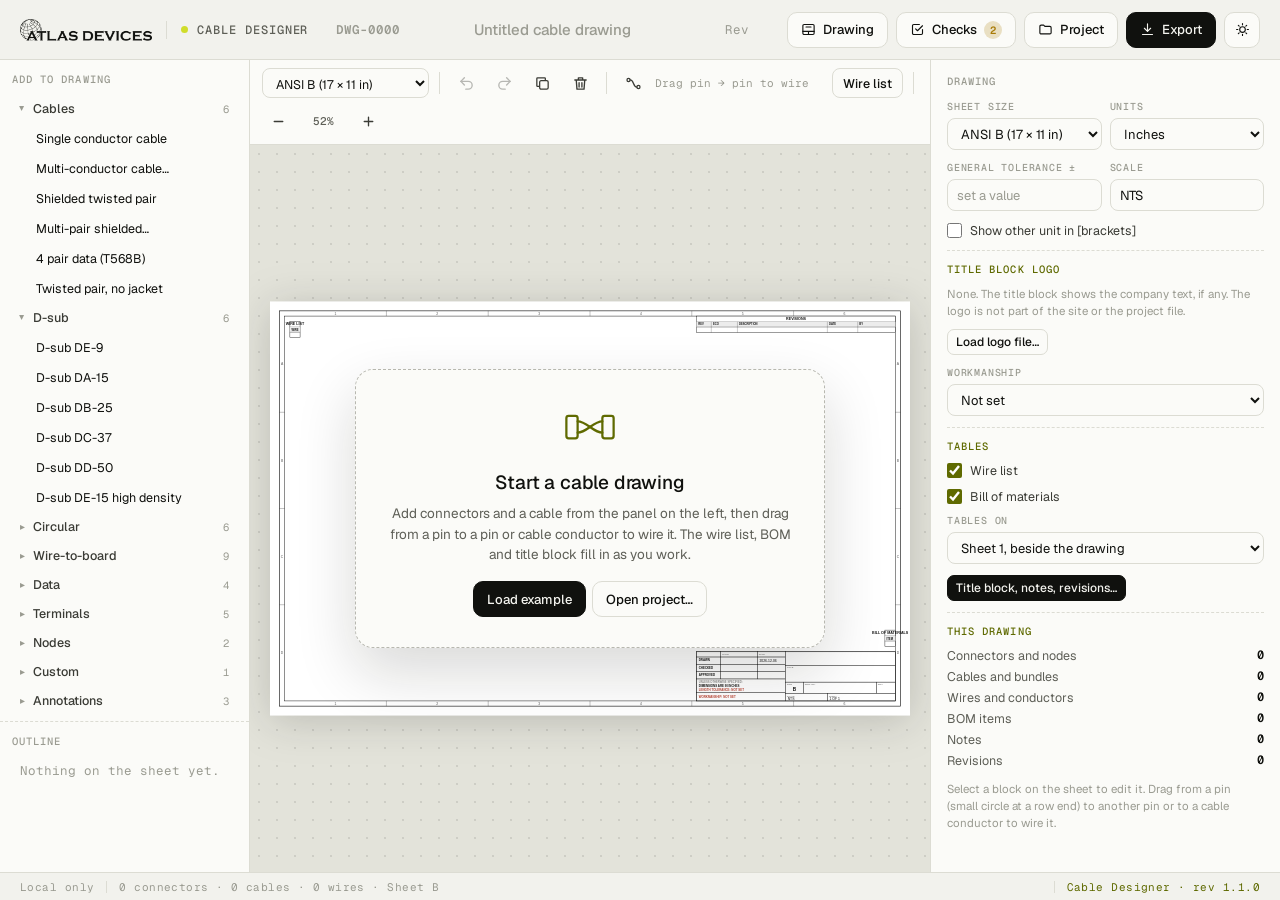
==== tools/cable-designer/index.html @ 11db7141 "Cable Designer rev 1.1.0, Home rev 1.8.0: new cable / harness drawing tool Connection drawings in th" ====
<!DOCTYPE html>
<!--
  Cable Designer — Atlas Devices tools
  Scope: cable and wire harness connection drawings in the style of
  IPC/WHMA-A-620 cable and harness drawings. Connector library (D-sub,
  circular M8/M12, crimp housings, IDC, RJ45, USB, terminals, flying leads,
  splices, ground) and custom connectors with pin count, pin numbers and
  signals, gender, face view, MPN / internal PN, contact, seal and
  accessories. Cables and bundles with conductors (gauge, colour, stripe,
  insulation), twisted groups with lay length, foil / braid shields with drain
  and termination per end, length and strip dimensions with tolerances, and
  labels / heat-shrink / sleeving callouts. Loose wires, notes, flag notes,
  balloons, generated wire list and BOM with find numbers, title block and
  revision history. Export: vector PDF, SVG, PNG, CSV wire list and BOM, and
  .cblproj project files.

  No built-in branding in the drawing: this page is public. The title block
  shows a company name or a logo file the user loads; the logo stays in that
  browser's IndexedDB and is not part of the site or the project file.

  All data stays on this machine: the working drawing autosaves to this
  browser's IndexedDB; projects save to .cblproj files you keep. Nothing is
  committed — .gitignore blocks *.cblproj, exports and Cable_Designer/.

  The CSP below blocks all network requests from scripts; the page loads
  nothing from other hosts (fonts in fonts/, SIL OFL 1.1; jsPDF in vendor/, MIT).
  Bump REV in js/app.js on each change.
-->
<html lang="en">
<head>
<meta charset="UTF-8">
<meta name="viewport" content="width=device-width, initial-scale=1.0">
<meta http-equiv="Content-Security-Policy" content="default-src 'self'; connect-src 'none'; script-src 'self'; style-src 'self' 'unsafe-inline'; font-src 'self'; img-src 'self' blob: data:; worker-src 'none'; frame-src 'none'; form-action 'none'; base-uri 'none'">
<meta name="referrer" content="no-referrer">
<meta name="robots" content="noindex">
<title>Cable Designer</title>
<meta name="theme-color" content="#0B0C0A">
<link rel="icon" type="image/png" href="../../assets/brand/favicon-64.png">
<style>
  @font-face { font-family: "Geist"; src: url("fonts/Geist-Variable.woff2") format("woff2"); font-weight: 100 900; font-display: swap; }
  @font-face { font-family: "Geist Mono"; src: url("fonts/GeistMono-Variable.woff2") format("woff2"); font-weight: 100 900; font-display: swap; }
  /* ===== Atlas Devices brand tokens — mirrored from atlasclark.github.io ===== */
  :root {
    --font: "Geist", ui-sans-serif, system-ui, -apple-system, "Segoe UI", sans-serif;
    --mono: "Geist Mono", ui-monospace, "SFMono-Regular", Consolas, monospace;
    --radius-sm: 10px;
    --lime: #D0DD2B;
    --on-lime: #10110E;
    --wordmark-src: url("../../assets/brand/wordmark.png");
  }
  [data-theme="light"] {
    --bg: #F3F3EE; --bg2: #ECECE5; --surface: #FBFBF8; --surface2: #F3F3EE;
    --border: #DCDCD3; --text: #10110E; --ink-2: #3A3B35; --text-dim: #5E5F57; --text-faint: #9A9B91;
    --input-bg: #FBFBF8; --hover: #EEEEE7; --sel: rgba(140,152,0,.14);
    --accent-text: #5F6A00; --stage: #E3E3DA; --stage-dot: rgba(16,17,14,.10);
    --shadow-lg: 0 24px 60px rgba(16,17,14,.16); --paper-shadow: 0 10px 40px rgba(16,17,14,.18);
    --green: #3E8A4E; --yellow: #A87A06; --red: #B8402F;
    color-scheme: light;
  }
  [data-theme="dark"] {
    --bg: #0B0C0A; --bg2: #10110E; --surface: #131411; --surface2: #1A1B17;
    --border: #24251F; --text: #ECEDE6; --ink-2: #B9BAB1; --text-dim: #9C9D94; --text-faint: #65665E;
    --input-bg: #10110E; --hover: #1B1C18; --sel: rgba(208,221,43,.10);
    --accent-text: #D0DD2B; --stage: #070806; --stage-dot: rgba(236,237,230,.07);
    --shadow-lg: 0 24px 70px rgba(0,0,0,.55); --paper-shadow: 0 10px 50px rgba(0,0,0,.6);
    --green: #86C98F; --yellow: #E2C14E; --red: #EE7B68;
    color-scheme: dark;
  }
  * { box-sizing: border-box; margin: 0; padding: 0; }
  html, body { height: 100%; }
  body {
    font-family: var(--font); font-size: 14px; -webkit-font-smoothing: antialiased;
    background: var(--bg); color: var(--text);
    display: flex; flex-direction: column; overflow: hidden;
  }
  ::-webkit-scrollbar { width: 10px; height: 10px; }
  ::-webkit-scrollbar-track { background: transparent; }
  ::-webkit-scrollbar-thumb { background: var(--border); border-radius: 6px; }
  ::-webkit-scrollbar-thumb:hover { background: var(--text-faint); }
  ::selection { background: var(--lime); color: var(--on-lime); }
  :focus-visible { outline: 2px solid var(--accent-text); outline-offset: 2px; }
  [hidden] { display: none !important; }

  /* ===== Top bar ===== */
  .topbar {
    position: relative; z-index: 30; display: flex; align-items: center; gap: 18px;
    padding: 0 20px; min-height: 60px; flex-wrap: wrap;
    background: color-mix(in srgb, var(--bg) 86%, transparent);
    border-bottom: 1px solid var(--border);
  }
  a.brand { color: inherit; text-decoration: none; }
  .brand { display: flex; align-items: center; gap: 14px; font-weight: 500; font-size: 17px; flex-shrink: 0; }
  .brand .wordmark {
    display: none; width: 132px; aspect-ratio: 900 / 152; background: var(--text);
    -webkit-mask: var(--wordmark-src) center / contain no-repeat; mask: var(--wordmark-src) center / contain no-repeat;
  }
  .has-wm .brand .wordmark { display: block; }
  .has-wm .brand .wm-text { display: none; }
  .wm-text { font: 600 15px var(--font); letter-spacing: .06em; }
  .wm-text b { font-weight: 400; margin-left: 5px; color: var(--text-dim); }
  .brand .div { width: 1px; height: 18px; background: var(--border); }
  .brand-lbl {
    display: flex; align-items: center; gap: 9px;
    font: 500 12px var(--mono); letter-spacing: .08em; text-transform: uppercase; color: var(--text-dim);
  }
  .pulse { width: 7px; height: 7px; border-radius: 50%; background: var(--lime); animation: brandPulse 2.4s ease-out infinite; flex-shrink: 0; }
  @keyframes brandPulse {
    0% { box-shadow: 0 0 0 0 color-mix(in srgb, var(--lime) 70%, transparent); }
    70%, 100% { box-shadow: 0 0 0 9px transparent; }
  }
  .doc-id { display: flex; align-items: center; gap: 8px; flex: 1; min-width: 260px; }
  .doc-id input { border-color: transparent; background: transparent; }
  .doc-id input:hover { border-color: var(--border); }
  .doc-id input:focus { border-color: var(--ink-2); background: var(--input-bg); }
  #dwgNo { width: 130px; font-family: var(--mono); font-size: 12.5px; color: var(--accent-text); font-weight: 600; }
  #dwgRev { width: 64px; font-family: var(--mono); font-size: 12.5px; text-align: center; }
  #dwgTitle { flex: 1; min-width: 120px; max-width: 420px; font-size: 15px; font-weight: 500; }
  .topbar .actions { display: flex; gap: 8px; margin-left: auto; align-items: center; }
  .badge { font: 600 10.5px var(--mono); min-width: 18px; height: 18px; padding: 0 5px; border-radius: 9px; display: inline-grid; place-items: center; background: var(--hover); color: var(--text-dim); }
  .badge.warn { background: color-mix(in srgb, var(--yellow) 22%, transparent); color: var(--yellow); }
  .badge.err { background: color-mix(in srgb, var(--red) 22%, transparent); color: var(--red); }
  .badge.ok { background: color-mix(in srgb, var(--green) 22%, transparent); color: var(--green); }

  /* ===== Buttons / inputs ===== */
  .btn {
    border: 1px solid var(--border); background: var(--surface); color: var(--text);
    font-family: inherit; font-size: 13px; font-weight: 500; height: 36px; padding: 0 13px;
    border-radius: var(--radius-sm); cursor: pointer; display: inline-flex; align-items: center; gap: 7px;
    white-space: nowrap; transition: transform .15s, border-color .15s, background-color .15s, color .15s;
  }
  .btn:hover { border-color: var(--ink-2); transform: translateY(-1px); }
  .btn:disabled { opacity: .45; cursor: default; transform: none; border-color: var(--border); }
  .btn svg { width: 15px; height: 15px; flex-shrink: 0; }
  .btn-icon { width: 36px; padding: 0; justify-content: center; }
  .btn-sm { height: 30px; padding: 0 10px; font-size: 12.5px; border-radius: 8px; }
  .btn-xs { height: 26px; padding: 0 8px; font-size: 12px; border-radius: 7px; }
  .btn-sm.btn-icon { width: 30px; padding: 0; }
  .btn-primary, .btn-primary:hover { background: var(--text); color: var(--bg); border: 1px solid var(--text); }
  .btn-primary:hover { background: var(--lime); border-color: var(--lime); color: var(--on-lime); }
  .btn-danger:hover { border-color: var(--red); color: var(--red); background: transparent; }
  .icon-btn {
    border: none; background: transparent; color: var(--text-dim); cursor: pointer;
    font-size: 13px; padding: 3px 6px; border-radius: 6px; font-family: inherit;
  }
  .icon-btn:hover { background: var(--hover); color: var(--text); }
  .icon-btn:disabled { opacity: .3; cursor: default; background: transparent; }
  input, select, textarea {
    font-family: var(--font); font-size: 13px; color: var(--text);
    background: var(--input-bg); border: 1px solid var(--border); border-radius: 8px;
    padding: 6px 9px; outline: none; transition: border .15s; min-width: 0;
  }
  input, select { height: 32px; }
  select { padding-right: 4px; }
  textarea { resize: vertical; line-height: 1.5; min-height: 60px; }
  input:focus, select:focus, textarea:focus { border-color: var(--ink-2); }
  input::placeholder, textarea::placeholder { color: var(--text-faint); }
  input[type="checkbox"] { height: auto; width: 15px; height: 15px; accent-color: var(--accent-text); }
  input:disabled, select:disabled { opacity: .5; }

  /* ===== Menus ===== */
  .menu-wrap { position: relative; }
  .menu {
    position: absolute; right: 0; top: calc(100% + 6px); z-index: 50; min-width: 290px;
    background: var(--surface); border: 1px solid var(--border); border-radius: 12px; padding: 6px;
    box-shadow: var(--shadow-lg); animation: pop .14s ease;
  }
  .menu button {
    all: unset; box-sizing: border-box; display: grid; grid-template-columns: 30px 1fr; gap: 2px 10px; width: 100%;
    padding: 9px 10px; border-radius: 8px; cursor: pointer; font-size: 13px; font-weight: 500;
  }
  .menu button:hover, .menu button:focus-visible { background: var(--hover); }
  .menu button .ic { grid-row: span 2; color: var(--accent-text); font: 600 11px var(--mono); padding-top: 2px; }
  .menu button small { color: var(--text-faint); font-size: 11.5px; font-weight: 400; }
  .menu hr { border: none; border-top: 1px dashed var(--border); margin: 5px 4px; }

  /* ===== Layout ===== */
  main { flex: 1; min-height: 0; display: grid; grid-template-columns: 250px minmax(0, 1fr) 350px; }
  .panel { min-height: 0; display: flex; flex-direction: column; background: var(--surface); }
  .grp-lbl { font: 500 10.5px var(--mono); letter-spacing: .1em; text-transform: uppercase; color: var(--text-faint); }

  /* Left: parts and outline */
  .side { border-right: 1px solid var(--border); overflow-y: auto; }
  .side-sec { padding: 12px 12px 6px; }
  .side-sec + .side-sec { border-top: 1px dashed var(--border); }
  .side-sec > .grp-lbl { display: flex; justify-content: space-between; margin-bottom: 8px; }
  .lib details { border-radius: 8px; }
  .lib summary {
    list-style: none; cursor: pointer; padding: 6px 8px; border-radius: 8px; font-size: 12.5px; font-weight: 500;
    display: flex; align-items: center; gap: 8px; color: var(--ink-2);
  }
  .lib summary::-webkit-details-marker { display: none; }
  .lib summary::before { content: "▸"; font-size: 10px; color: var(--text-faint); transition: transform .15s; }
  .lib details[open] > summary::before { transform: rotate(90deg); }
  .lib summary:hover { background: var(--hover); }
  .lib summary span { margin-left: auto; font: 400 10.5px var(--mono); color: var(--text-faint); }
  .lib-item {
    all: unset; box-sizing: border-box; display: flex; align-items: center; gap: 8px; width: 100%;
    padding: 6px 8px 6px 24px; border-radius: 8px; cursor: pointer; font-size: 12.5px; color: var(--text);
  }
  .lib-item:hover, .lib-item:focus-visible { background: var(--hover); }
  .lib-item:hover .plus { opacity: 1; }
  .lib-item .plus { margin-left: auto; color: var(--accent-text); font-weight: 600; opacity: 0; }
  .outline { list-style: none; display: flex; flex-direction: column; gap: 1px; }
  .outline li {
    display: flex; align-items: center; gap: 8px; padding: 5px 8px; border-radius: 7px; cursor: pointer; font-size: 12.5px;
  }
  .outline li:hover { background: var(--hover); }
  .outline li.on { background: var(--sel); }
  .outline li b { font: 600 11.5px var(--mono); color: var(--accent-text); min-width: 36px; }
  .outline li span { color: var(--text-dim); overflow: hidden; text-overflow: ellipsis; white-space: nowrap; }
  .outline .sub { font: 500 10px var(--mono); letter-spacing: .08em; text-transform: uppercase; color: var(--text-faint); padding: 8px 8px 3px; cursor: default; }
  .outline .sub:hover { background: none; }
  .empty-note { font: 400 11.5px var(--mono); color: var(--text-faint); padding: 4px 8px 8px; line-height: 1.6; }

  /* Center: toolbar + stage + wire drawer */
  .center { min-width: 0; min-height: 0; display: flex; flex-direction: column; }
  .tools {
    display: flex; align-items: center; gap: 6px; padding: 7px 12px; flex-wrap: wrap;
    border-bottom: 1px solid var(--border); background: var(--surface);
  }
  .tools .vsep { width: 1px; height: 22px; background: var(--border); margin: 0 4px; }
  .tools .spacer { flex: 1; }
  .tools select { height: 30px; font-size: 12.5px; }
  .tool {
    width: 32px; height: 32px; display: grid; place-items: center; border-radius: 9px; cursor: pointer;
    border: 1px solid transparent; background: transparent; color: var(--ink-2);
  }
  .tool svg { width: 17px; height: 17px; }
  .tool:hover { background: var(--hover); color: var(--text); }
  .tool[aria-pressed="true"] { background: var(--text); color: var(--bg); }
  .tool:disabled { opacity: .35; cursor: default; background: transparent; }
  .seg { display: inline-flex; border: 1px solid var(--border); border-radius: 9px; overflow: hidden; }
  .seg button {
    all: unset; cursor: pointer; padding: 0 10px; height: 28px; display: grid; place-items: center;
    font: 500 11px var(--mono); color: var(--text-dim); border-right: 1px solid var(--border);
  }
  .seg button:last-child { border-right: none; }
  .seg button:hover { background: var(--hover); color: var(--text); }
  .seg button[aria-pressed="true"] { background: var(--text); color: var(--bg); }
  #zoomLbl { font: 500 11px var(--mono); color: var(--text-dim); min-width: 46px; text-align: center; cursor: pointer; }
  .hint-txt { font: 400 11px var(--mono); color: var(--text-faint); }

  .stage {
    position: relative; flex: 1; min-height: 0; overflow: hidden; background-color: var(--stage);
    background-image: radial-gradient(var(--stage-dot) 1px, transparent 1px); background-size: 18px 18px;
    cursor: default; touch-action: none;
  }
  .stage.panning { cursor: grabbing; }
  #sheetSvg { position: absolute; inset: 0; width: 100%; height: 100%; display: block; user-select: none; }
  #paper { filter: drop-shadow(var(--paper-shadow)); }
  #sheetSvg [data-id] { cursor: pointer; }
  #sheetSvg .k-conn, #sheetSvg .k-cable, #sheetSvg .k-callout, #sheetSvg .k-table { cursor: move; }
  #sheetSvg .k-frame, #sheetSvg .k-rev { cursor: default; }
  #sheetSvg .k-wire:hover polyline:first-child { stroke-width: 4; }
  .ovl-sel { fill: none; stroke: #9DB000; stroke-width: 1.2; stroke-dasharray: 4 3; pointer-events: none; }
  .ovl-selw { fill: none; stroke: #C6D400; stroke-opacity: .55; stroke-width: 8; stroke-linejoin: round; pointer-events: none; }
  .port { fill: #fff; fill-opacity: 0; stroke: #8A9A00; stroke-width: .8; stroke-opacity: 0; cursor: crosshair; }
  .show-ports .port, .port:hover { fill-opacity: 1; stroke-opacity: 1; }
  .port.hot { fill: #D0DD2B; stroke: #5F6A00; fill-opacity: 1; stroke-opacity: 1; }
  .handle { fill: #D0DD2B; stroke: #5F6A00; stroke-width: 1; cursor: grab; }
  .drag-line { stroke: #8A9A00; stroke-width: 1.6; stroke-dasharray: 4 3; fill: none; pointer-events: none; }

  .drawer { border-top: 1px solid var(--border); background: var(--surface); display: flex; flex-direction: column; height: 34vh; min-height: 160px; }
  .drawer-head { display: flex; align-items: center; gap: 10px; padding: 8px 12px; border-bottom: 1px solid var(--border); }
  .drawer-body { flex: 1; min-height: 0; overflow: auto; }
  .grid { border-collapse: separate; border-spacing: 0; width: 100%; font-size: 12.5px; }
  .grid th {
    position: sticky; top: 0; z-index: 1; background: var(--surface2); text-align: left; padding: 6px 6px;
    font: 500 10px var(--mono); letter-spacing: .08em; text-transform: uppercase; color: var(--text-faint); border-bottom: 1px solid var(--border);
  }
  .grid td { padding: 3px 4px; border-bottom: 1px solid var(--border); white-space: nowrap; }
  .grid tr.on td { background: var(--sel); }
  .grid input, .grid select { height: 28px; font-size: 12.5px; padding: 4px 6px; border-radius: 6px; }
  .grid .w-ref { width: 64px; font-family: var(--mono); }
  .grid .w-sz { width: 56px; }
  .grid .w-len { width: 70px; }
  .grid .w-sig { width: 110px; }
  .grid .w-pin { width: 74px; }
  .grid .w-conn { width: 84px; }
  .grid .w-col { width: 82px; }

  /* Inspector */
  .insp { border-left: 1px solid var(--border); overflow-y: auto; }
  .insp-head { display: flex; align-items: center; justify-content: space-between; padding: 14px 16px 8px; gap: 8px; position: sticky; top: 0; background: var(--surface); z-index: 2; }
  .insp-head .grp-lbl b { color: var(--accent-text); font-weight: 600; }
  .insp-body { padding: 4px 16px 24px; display: flex; flex-direction: column; gap: 11px; }
  .field { display: flex; flex-direction: column; gap: 5px; min-width: 0; }
  .field > label, .field > .lbl { font: 500 10px var(--mono); text-transform: uppercase; letter-spacing: .08em; color: var(--text-faint); }
  .field input:not([type="checkbox"]), .field select, .field textarea { width: 100%; }
  .r2 { display: grid; grid-template-columns: 1fr 1fr; gap: 8px; }
  .r3 { display: grid; grid-template-columns: 1fr 1fr 1fr; gap: 8px; }
  .r21 { display: grid; grid-template-columns: 2fr 1fr; gap: 8px; }
  .sec { border-top: 1px dashed var(--border); padding-top: 11px; display: flex; flex-direction: column; gap: 9px; }
  .sec-h { display: flex; align-items: center; justify-content: space-between; gap: 6px; }
  .sec-h .grp-lbl { color: var(--accent-text); }
  .chk { display: flex; align-items: center; gap: 8px; font-size: 12.5px; color: var(--ink-2); cursor: pointer; }
  .hint { font-size: 11.5px; color: var(--text-faint); line-height: 1.5; }
  .btn-row { display: flex; flex-wrap: wrap; gap: 6px; }
  .pins { border-collapse: collapse; width: 100%; }
  .pins td { padding: 2px 2px; }
  .pins td:first-child { font: 500 10.5px var(--mono); color: var(--text-faint); width: 22px; text-align: right; padding-right: 6px; }
  .pins input { height: 28px; font-size: 12.5px; padding: 4px 7px; width: 100%; }
  .pins .pn { width: 60px; font-family: var(--mono); }
  .pins .used { color: var(--accent-text); }
  .cond { display: grid; grid-template-columns: 16px 50px 1fr 1fr 1fr auto; gap: 4px; align-items: center; }
  .cond input, .cond select { height: 28px; font-size: 12px; padding: 3px 5px; }
  .cond .sw { width: 12px; height: 12px; border-radius: 3px; box-shadow: 0 0 0 1px var(--border); }
  .cond-row { display: contents; }
  .cond-h { font: 500 9.5px var(--mono); letter-spacing: .06em; text-transform: uppercase; color: var(--text-faint); }
  .card { border: 1px solid var(--border); border-radius: 10px; padding: 9px; display: flex; flex-direction: column; gap: 7px; background: var(--surface2); }
  .card-h { display: flex; align-items: center; gap: 6px; font: 600 11.5px var(--mono); color: var(--ink-2); }
  .card-h .grow { flex: 1; }
  .insp-empty { padding: 4px 0; display: flex; flex-direction: column; gap: 10px; }
  .stat { display: grid; grid-template-columns: 1fr auto; gap: 4px 10px; font-size: 12.5px; color: var(--text-dim); }
  .stat b { font: 600 12px var(--mono); color: var(--text); text-align: right; }

  /* Empty-stage card */
  .empty { position: absolute; inset: 0; display: grid; place-items: center; padding: 24px; pointer-events: none; }
  .empty-card {
    pointer-events: auto; text-align: center; max-width: 470px; padding: 30px 28px; border-radius: 18px;
    border: 1.5px dashed color-mix(in srgb, var(--text-faint) 70%, transparent); background: color-mix(in srgb, var(--surface) 92%, transparent);
    box-shadow: var(--shadow-lg);
  }
  .empty-card .big { width: 54px; height: 54px; margin: 0 auto 12px; color: var(--accent-text); }
  .empty-card h2 { font-size: 19px; font-weight: 500; letter-spacing: -.01em; margin-bottom: 8px; }
  .empty-card p { color: var(--text-dim); line-height: 1.55; font-size: 13.5px; }
  .empty-card .btn-row { justify-content: center; margin-top: 16px; }

  /* ===== Modal ===== */
  .overlay {
    position: fixed; inset: 0; background: color-mix(in srgb, var(--bg) 70%, transparent);
    backdrop-filter: blur(4px); display: none; align-items: flex-start; justify-content: center;
    z-index: 100; padding: 5vh 16px;
  }
  .overlay.open { display: flex; }
  .modal {
    background: var(--surface); border: 1px solid var(--border); border-radius: 16px;
    width: 560px; max-width: 100%; max-height: 90vh; overflow-y: auto; box-shadow: var(--shadow-lg);
    animation: pop .18s ease;
  }
  .modal.wide { width: 860px; }
  @keyframes pop { from { transform: translateY(10px) scale(.98); opacity: 0; } }
  .modal-head { display: flex; align-items: center; padding: 16px 20px; border-bottom: 1px solid var(--border); position: sticky; top: 0; background: var(--surface); z-index: 3; }
  .modal-head h3 { font-size: 15.5px; font-weight: 500; letter-spacing: -.01em; flex: 1; }
  .modal-body { padding: 18px 20px; display: flex; flex-direction: column; gap: 13px; font-size: 13.5px; line-height: 1.5; }
  .modal-body p { color: var(--text-dim); }
  .modal-foot { display: flex; justify-content: flex-end; gap: 9px; padding: 14px 20px; border-top: 1px dashed var(--border); flex-wrap: wrap; }
  .modal .r4 { display: grid; grid-template-columns: repeat(4, 1fr); gap: 10px; }
  .modal h4 { font: 500 10.5px var(--mono); letter-spacing: .1em; text-transform: uppercase; color: var(--accent-text); margin-top: 6px; }
  .hist-tbl { width: 100%; border-collapse: collapse; }
  .hist-tbl th { text-align: left; font: 500 10px var(--mono); letter-spacing: .08em; text-transform: uppercase; color: var(--text-faint); padding: 0 4px 6px; }
  .hist-tbl td { padding: 3px 4px; }
  .hist-tbl input { width: 100%; height: 30px; font-size: 12.5px; }
  .note-row { display: grid; grid-template-columns: 22px 1fr auto; gap: 6px; align-items: start; }
  .note-row > span { font: 600 12px var(--mono); color: var(--text-dim); padding-top: 7px; text-align: right; }
  .note-row textarea { min-height: 34px; height: 34px; }
  .checks { list-style: none; display: flex; flex-direction: column; gap: 6px; }
  .checks li { display: flex; gap: 10px; align-items: baseline; font-size: 13px; }
  .checks li b { font: 600 10.5px var(--mono); text-transform: uppercase; min-width: 40px; }
  .checks .err b { color: var(--red); }
  .checks .warn b { color: var(--yellow); }
  .keys-tbl { display: grid; grid-template-columns: auto 1fr auto 1fr; gap: 7px 12px; font-size: 13px; color: var(--text-dim); align-items: center; }
  kbd { font: 500 11px var(--mono); padding: 2px 6px; border: 1px solid var(--border); border-radius: 5px; color: var(--text-dim); background: var(--surface); }

  body.drag::after {
    content: "Drop a .cblproj project to open it"; position: fixed; inset: 12px; z-index: 300;
    display: grid; place-items: center; border: 2px dashed var(--accent-text); border-radius: 16px;
    background: color-mix(in srgb, var(--bg) 82%, transparent); font: 500 14px var(--mono); color: var(--accent-text);
  }

  /* ===== Toast ===== */
  #toasts { position: fixed; bottom: 44px; right: 20px; display: flex; flex-direction: column; gap: 8px; z-index: 200; }
  .toast {
    background: var(--surface); border: 1px solid var(--border); border-left: 3px solid var(--lime);
    padding: 11px 16px; border-radius: 10px; font-size: 13px; font-weight: 500; box-shadow: var(--shadow-lg);
    animation: slidein .25s ease; max-width: 420px;
  }
  .toast.warn { border-left-color: var(--yellow); }
  .toast.err { border-left-color: var(--red); }
  @keyframes slidein { from { transform: translateX(30px); opacity: 0; } }

  /* ===== Status bar ===== */
  .statusbar {
    position: relative; z-index: 20; display: flex; align-items: center; gap: 12px;
    min-height: 28px; padding: 0 20px; border-top: 1px solid var(--border);
    background: color-mix(in srgb, var(--bg) 86%, transparent);
    font: 400 11px var(--mono); letter-spacing: .04em; color: var(--text-faint);
    white-space: nowrap; overflow: hidden;
  }
  .statusbar > span { flex-shrink: 0; }
  .statusbar #stats, .statusbar #saveStat { flex-shrink: 1; min-width: 0; overflow: hidden; text-overflow: ellipsis; }
  .statusbar .grow { flex: 1; }
  .statusbar .sep { width: 1px; height: 12px; background: var(--border); }
  .statusbar .rev { color: var(--accent-text); }
  .statusbar .warn { color: var(--yellow); }

  @media (max-width: 1200px) {
    main { grid-template-columns: 220px minmax(0, 1fr) 310px; }
  }
  @media (max-width: 860px) {
    body { overflow: auto; height: auto; }
    main { grid-template-columns: 1fr; }
    .side { border-right: none; border-bottom: 1px solid var(--border); max-height: 260px; }
    .stage { min-height: 62vh; }
    .insp { border-left: none; border-top: 1px solid var(--border); }
    .topbar { padding: 8px 16px; }
    .doc-id { order: 3; flex-basis: 100%; }
    .statusbar { padding: 0 16px; }
    .statusbar .hide-sm { display: none; }
    .modal .r4 { grid-template-columns: 1fr 1fr; }
  }
</style>
</head>
<body>
  <header class="topbar">
    <a class="brand" href="../../" title="Atlas Devices Tools, home">
      <span class="wordmark" role="img" aria-label="Atlas Devices"></span>
      <span class="wm-text">ATLAS<b>DEVICES</b></span>
      <span class="div"></span>
      <div class="brand-lbl"><span class="pulse"></span>Cable Designer</div>
    </a>
    <div class="doc-id">
      <input id="dwgNo" placeholder="DWG-0000" autocomplete="off" spellcheck="false" title="Drawing number" aria-label="Drawing number">
      <input id="dwgTitle" placeholder="Untitled cable drawing" autocomplete="off" title="Drawing title" aria-label="Drawing title">
      <input id="dwgRev" placeholder="Rev" autocomplete="off" spellcheck="false" title="Revision" aria-label="Revision">
    </div>
    <div class="actions">
      <button class="btn" id="drawingBtn" title="Title block, notes and revision history">
        <svg viewBox="0 0 24 24" fill="none" stroke="currentColor" stroke-width="1.8" stroke-linecap="round" stroke-linejoin="round"><rect x="3" y="4" width="18" height="16" rx="2"/><path d="M3 15h18M12 15v5M8 8h8"/></svg>Drawing
      </button>
      <button class="btn" id="checksBtn" title="Design checks">
        <svg viewBox="0 0 24 24" fill="none" stroke="currentColor" stroke-width="1.8" stroke-linecap="round" stroke-linejoin="round"><path d="M9 11l3 3 8-8"/><path d="M20 12v6a2 2 0 0 1-2 2H6a2 2 0 0 1-2-2V6a2 2 0 0 1 2-2h9"/></svg>Checks <span class="badge" id="checksBadge">0</span>
      </button>
      <div class="menu-wrap">
        <button class="btn" id="projBtn" aria-haspopup="true" aria-expanded="false">
          <svg viewBox="0 0 24 24" fill="none" stroke="currentColor" stroke-width="1.8" stroke-linecap="round" stroke-linejoin="round"><path d="M3 7a2 2 0 0 1 2-2h4l2 2h8a2 2 0 0 1 2 2v8a2 2 0 0 1-2 2H5a2 2 0 0 1-2-2z"/></svg>Project
        </button>
        <div class="menu" id="projMenu" hidden role="menu">
          <button data-act="save" role="menuitem"><span class="ic">S</span>Save project file<small>.cblproj (JSON). Ctrl+S</small></button>
          <button data-act="open" role="menuitem"><span class="ic">O</span>Open project file<small>Replaces the drawing in this browser. Ctrl+O</small></button>
          <hr>
          <button data-act="new" role="menuitem"><span class="ic">+</span>New drawing<small>Clears this browser's working copy</small></button>
          <button data-act="example" role="menuitem"><span class="ic">EX</span>Load example<small>Shielded twisted pair cable, fake part numbers</small></button>
          <button data-act="keys" role="menuitem"><span class="ic">?</span>Keyboard and mouse<small>Shortcuts, wiring by drag</small></button>
        </div>
      </div>
      <div class="menu-wrap">
        <button class="btn btn-primary" id="expBtn" aria-haspopup="true" aria-expanded="false">
          <svg viewBox="0 0 24 24" fill="none" stroke="currentColor" stroke-width="1.8" stroke-linecap="round" stroke-linejoin="round"><path d="M12 3v12M7 10l5 5 5-5M4 20h16"/></svg>Export
        </button>
        <div class="menu" id="expMenu" hidden role="menu">
          <button data-act="pdf" role="menuitem"><span class="ic">PDF</span>PDF drawing<small>Vector, all sheets, title block. Ctrl+P</small></button>
          <button data-act="svg" role="menuitem"><span class="ic">SVG</span>SVG drawing<small>Sheet shown on screen</small></button>
          <button data-act="png" role="menuitem"><span class="ic">PNG</span>PNG image<small>Sheet shown on screen, 200 dpi</small></button>
          <hr>
          <button data-act="wcsv" role="menuitem"><span class="ic">CSV</span>Wire list<small>From-to list with sizes, colours, lengths</small></button>
          <button data-act="bcsv" role="menuitem"><span class="ic">CSV</span>Bill of materials<small>Items, quantities, part numbers</small></button>
        </div>
      </div>
      <button class="btn btn-icon" id="themeBtn" title="Toggle light / dark theme" aria-label="Toggle color theme">
        <svg viewBox="0 0 24 24" fill="none" stroke="currentColor" stroke-width="1.8" stroke-linecap="round"><circle cx="12" cy="12" r="4.5"/><path d="M12 2.5v2M12 19.5v2M2.5 12h2M19.5 12h2M5.3 5.3l1.4 1.4M17.3 17.3l1.4 1.4M5.3 18.7l1.4-1.4M17.3 6.7l1.4-1.4"/></svg>
      </button>
    </div>
  </header>

  <main>
    <aside class="panel side" aria-label="Parts and outline">
      <div class="side-sec lib" id="lib">
        <div class="grp-lbl"><span>Add to drawing</span></div>
      </div>
      <div class="side-sec">
        <div class="grp-lbl"><span>Outline</span><span id="outlineCount"></span></div>
        <ul class="outline" id="outline"></ul>
      </div>
    </aside>

    <section class="center">
      <div class="tools" role="toolbar" aria-label="Drawing tools">
        <div class="seg" id="sheetSeg" hidden></div>
        <select id="sizeSel" title="Sheet size" aria-label="Sheet size"></select>
        <span class="vsep"></span>
        <button class="tool" id="undoBtn" title="Undo (Ctrl+Z)"><svg viewBox="0 0 24 24" fill="none" stroke="currentColor" stroke-width="1.9" stroke-linecap="round" stroke-linejoin="round"><path d="M9 14L4 9l5-5"/><path d="M4 9h10.5a5.5 5.5 0 0 1 0 11H11"/></svg></button>
        <button class="tool" id="redoBtn" title="Redo (Ctrl+Y)"><svg viewBox="0 0 24 24" fill="none" stroke="currentColor" stroke-width="1.9" stroke-linecap="round" stroke-linejoin="round"><path d="M15 14l5-5-5-5"/><path d="M20 9H9.5a5.5 5.5 0 0 0 0 11H13"/></svg></button>
        <button class="tool" id="dupBtn" title="Duplicate selected (Ctrl+D)"><svg viewBox="0 0 24 24" fill="none" stroke="currentColor" stroke-width="1.8" stroke-linejoin="round"><rect x="8" y="8" width="12" height="12" rx="2"/><path d="M16 8V5a1 1 0 0 0-1-1H5a1 1 0 0 0-1 1v10a1 1 0 0 0 1 1h3"/></svg></button>
        <button class="tool" id="delBtn" title="Delete selected (Del)"><svg viewBox="0 0 24 24" fill="none" stroke="currentColor" stroke-width="1.9" stroke-linecap="round" stroke-linejoin="round"><path d="M4 7h16M10 11v6M14 11v6M6 7l1 13h10l1-13M9 7V4h6v3"/></svg></button>
        <span class="vsep"></span>
        <button class="tool" id="portsBtn" title="Show pin ports. Drag from a pin to a pin or a cable conductor to wire it (P)" aria-pressed="false"><svg viewBox="0 0 24 24" fill="none" stroke="currentColor" stroke-width="1.8" stroke-linecap="round"><circle cx="5" cy="7" r="2.2"/><circle cx="19" cy="17" r="2.2"/><path d="M7.2 7c6 0 3.6 10 9.6 10"/></svg></button>
        <span class="hint-txt hide-sm">Drag pin → pin to wire</span>
        <span class="spacer"></span>
        <button class="btn btn-sm" id="drawerBtn" title="Edit all wires in a table (W)" aria-pressed="false">Wire list</button>
        <span class="vsep"></span>
        <button class="tool" id="zoomOut" title="Zoom out (−)"><svg viewBox="0 0 24 24" fill="none" stroke="currentColor" stroke-width="1.9" stroke-linecap="round"><path d="M6 12h12"/></svg></button>
        <span id="zoomLbl" title="Click: fit sheet (0). Wheel zooms; drag empty paper to pan.">100%</span>
        <button class="tool" id="zoomIn" title="Zoom in (+)"><svg viewBox="0 0 24 24" fill="none" stroke="currentColor" stroke-width="1.9" stroke-linecap="round"><path d="M6 12h12M12 6v12"/></svg></button>
      </div>
      <div class="stage" id="stage">
        <svg id="sheetSvg" xmlns="http://www.w3.org/2000/svg" font-family="Arial, Helvetica, sans-serif" fill="#111111">
          <g id="paper"></g>
          <g id="ovl"></g>
        </svg>
        <div class="empty" id="empty">
          <div class="empty-card">
            <svg class="big" viewBox="0 0 48 48" fill="none" stroke="currentColor" stroke-width="2" stroke-linecap="round" stroke-linejoin="round"><rect x="3" y="14" width="10" height="20" rx="2"/><rect x="35" y="14" width="10" height="20" rx="2"/><path d="M13 19c8 0 14 10 22 10M13 29c8 0 14-10 22-10"/></svg>
            <h2>Start a cable drawing</h2>
            <p>Add connectors and a cable from the panel on the left, then drag from a pin to a pin or cable conductor to wire it. The wire list, BOM and title block fill in as you work.</p>
            <div class="btn-row"><button class="btn btn-primary" id="emptyExample">Load example</button><button class="btn" id="emptyOpen">Open project…</button></div>
          </div>
        </div>
      </div>
      <div class="drawer" id="drawer" hidden>
        <div class="drawer-head">
          <span class="grp-lbl">All wires</span><span class="hint-txt" id="drawerCount"></span>
          <span style="flex:1"></span>
          <button class="btn btn-xs" id="addWireBtn">＋ Loose wire</button>
          <button class="icon-btn" id="drawerX" aria-label="Close wire list">✕</button>
        </div>
        <div class="drawer-body" id="drawerBody"></div>
      </div>
    </section>

    <aside class="panel insp" aria-label="Properties">
      <div class="insp-head">
        <span class="grp-lbl" id="inspTitle">Drawing</span>
        <div class="btn-row" id="inspActs"></div>
      </div>
      <div class="insp-body" id="inspBody"></div>
    </aside>
  </main>

  <div class="overlay" id="overlay">
    <div class="modal" id="modal" role="dialog" aria-modal="true" aria-labelledby="modalTitle">
      <div class="modal-head"><h3 id="modalTitle"></h3><button class="icon-btn" id="modalX" style="font-size:17px" aria-label="Close">✕</button></div>
      <div class="modal-body" id="modalBody"></div>
      <div class="modal-foot" id="modalFoot"></div>
    </div>
  </div>

  <footer class="statusbar">
    <span title="This page has no network access. The drawing stays in this browser until you export or save a project file.">Local only</span>
    <span class="sep hide-sm"></span>
    <span id="stats"></span>
    <span class="grow"></span>
    <span class="hide-sm" id="saveStat"></span>
    <span class="sep hide-sm"></span>
    <span class="rev" id="rev"></span>
  </footer>

  <datalist id="dlInsul"></datalist>
  <datalist id="dlSpec"></datalist>
  <datalist id="dlAwg"></datalist>
  <input type="file" id="projFile" accept=".cblproj,.json" hidden>
  <input type="file" id="logoFile" accept="image/png,image/jpeg,image/webp,image/svg+xml" hidden>
  <div id="toasts"></div>

  <script src="vendor/jspdf.umd.min.js"></script>
  <script src="js/lib.js"></script>
  <script src="js/model.js"></script>
  <script src="js/scene.js"></script>
  <script src="js/out.js"></script>
  <script src="js/app.js"></script>
</body>
</html>
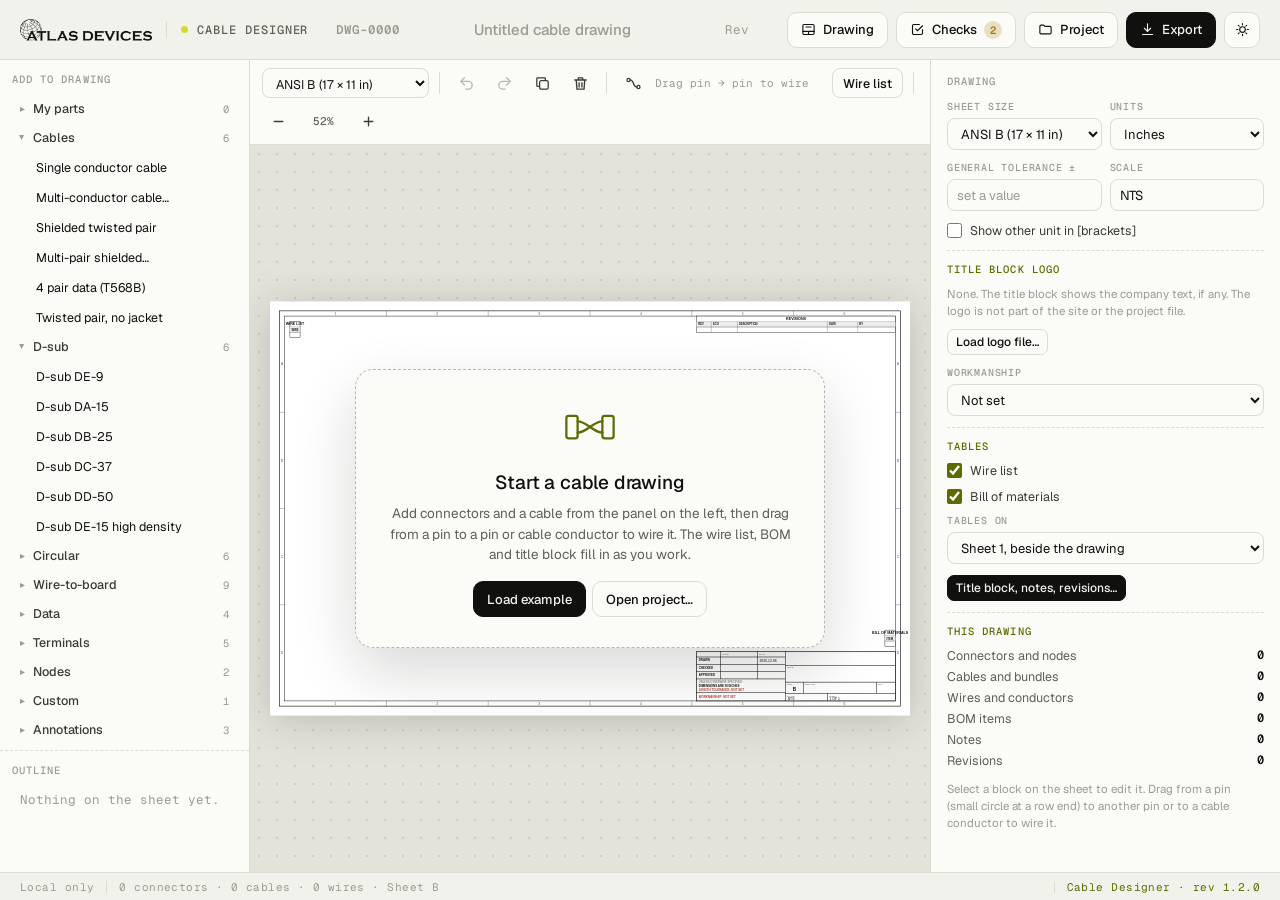
==== commit 2047cb06: "Cable Designer rev 1.2.0: face builder and My parts Face builder for any connector: circular, rectan" ====
--- a/tools/cable-designer/index.html
+++ b/tools/cable-designer/index.html
@@ -6,7 +6,9 @@
   circular M8/M12, crimp housings, IDC, RJ45, USB, terminals, flying leads,
   splices, ground) and custom connectors with pin count, pin numbers and
   signals, gender, face view, MPN / internal PN, contact, seal and
-  accessories. Cables and bundles with conductors (gauge, colour, stripe,
+  accessories. Face builder: shell, keyways and freely placed pins (rings,
+  centre pins, grids, contact sizes) to match a maker's drawing; saved
+  connectors go to "My parts" (this browser, .cdparts files to share). Cables and bundles with conductors (gauge, colour, stripe,
   insulation), twisted groups with lay length, foil / braid shields with drain
   and termination per end, length and strip dimensions with tolerances, and
   labels / heat-shrink / sleeving callouts. Loose wires, notes, flag notes,
@@ -339,6 +341,38 @@
     animation: pop .18s ease;
   }
   .modal.wide { width: 860px; }
+  .modal.xwide { width: 1180px; }
+
+  /* Face builder */
+  .fb { display: grid; grid-template-columns: minmax(0, 1fr) 400px; gap: 16px; min-height: 0; }
+  .fb-view { position: relative; display: flex; flex-direction: column; gap: 6px; }
+  #fbSvg { width: 100%; aspect-ratio: 1 / 1; max-height: 66vh; background: #FFFFFF; border: 1px solid var(--border); border-radius: 12px; touch-action: none; user-select: none; }
+  .fb-tip { font: 400 11px var(--mono); color: var(--text-faint); }
+  .fb-side { display: flex; flex-direction: column; gap: 10px; max-height: 70vh; overflow-y: auto; padding-right: 4px; }
+  .fb-side .sec:first-of-type { border-top: none; padding-top: 0; }
+  .fb-row { display: grid; grid-template-columns: 1.6fr 1fr 1fr auto; gap: 6px; align-items: center; }
+  .fb-tbl { width: 100%; border-collapse: collapse; font-size: 12px; }
+  .fb-tbl th { text-align: left; font: 500 10px var(--mono); color: var(--text-faint); padding: 2px 3px; }
+  .fb-tbl td { padding: 1px 2px; }
+  .fb-tbl td:first-child { font: 500 10.5px var(--mono); color: var(--text-faint); text-align: right; padding-right: 5px; }
+  .fb-tbl input { height: 26px; width: 100%; font-size: 12px; padding: 2px 5px; }
+  .fb-tbl tr.on td { background: var(--sel); }
+  #fbSvg .fb-grid { stroke: #ECECE6; stroke-width: calc(var(--u) * .12); }
+  #fbSvg .fb-grid.major { stroke: #D9D9D0; }
+  #fbSvg .fb-axis { stroke: #B9B9AE; stroke-width: calc(var(--u) * .15); stroke-dasharray: calc(var(--u) * 1) calc(var(--u) * .8); }
+  #fbSvg .fb-shell { fill: none; stroke: #111; stroke-width: calc(var(--u) * .35); }
+  #fbSvg .fb-k { stroke: #111; stroke-width: calc(var(--u) * .3); fill: #fff; }
+  #fbSvg .fb-k-key { fill: #111; }
+  #fbSvg .fb-pin { fill: #fff; stroke: #111; stroke-width: calc(var(--u) * .3); cursor: grab; }
+  #fbSvg .fb-pin.male { fill: #111; }
+  #fbSvg .fb-pin.on { stroke: #9DB000; stroke-width: calc(var(--u) * .8); }
+  #fbSvg .fb-pin.male.on { fill: #3A4100; }
+  #fbSvg .fb-lbl { fill: #555; font-family: Arial, Helvetica, sans-serif; pointer-events: none; }
+  #fbSvg .fb-lbl.inv { fill: #fff; font-weight: bold; }
+  #fbSvg .fb-box { fill: rgba(208,221,43,.15); stroke: #9DB000; stroke-width: calc(var(--u) * .2); }
+  .lib-row { display: flex; align-items: center; }
+  .lib-row .lib-item { flex: 1; min-width: 0; }
+  .lib-row .lib-item span:first-child { overflow: hidden; text-overflow: ellipsis; white-space: nowrap; }
   @keyframes pop { from { transform: translateY(10px) scale(.98); opacity: 0; } }
   .modal-head { display: flex; align-items: center; padding: 16px 20px; border-bottom: 1px solid var(--border); position: sticky; top: 0; background: var(--surface); z-index: 3; }
   .modal-head h3 { font-size: 15.5px; font-weight: 500; letter-spacing: -.01em; flex: 1; }
@@ -549,6 +583,7 @@
   <datalist id="dlSpec"></datalist>
   <datalist id="dlAwg"></datalist>
   <input type="file" id="projFile" accept=".cblproj,.json" hidden>
+  <input type="file" id="partsFile" accept=".cdparts,.json" hidden>
   <input type="file" id="logoFile" accept="image/png,image/jpeg,image/webp,image/svg+xml" hidden>
   <div id="toasts"></div>
 
@@ -557,6 +592,7 @@
   <script src="js/model.js"></script>
   <script src="js/scene.js"></script>
   <script src="js/out.js"></script>
+  <script src="js/face.js"></script>
   <script src="js/app.js"></script>
 </body>
 </html>
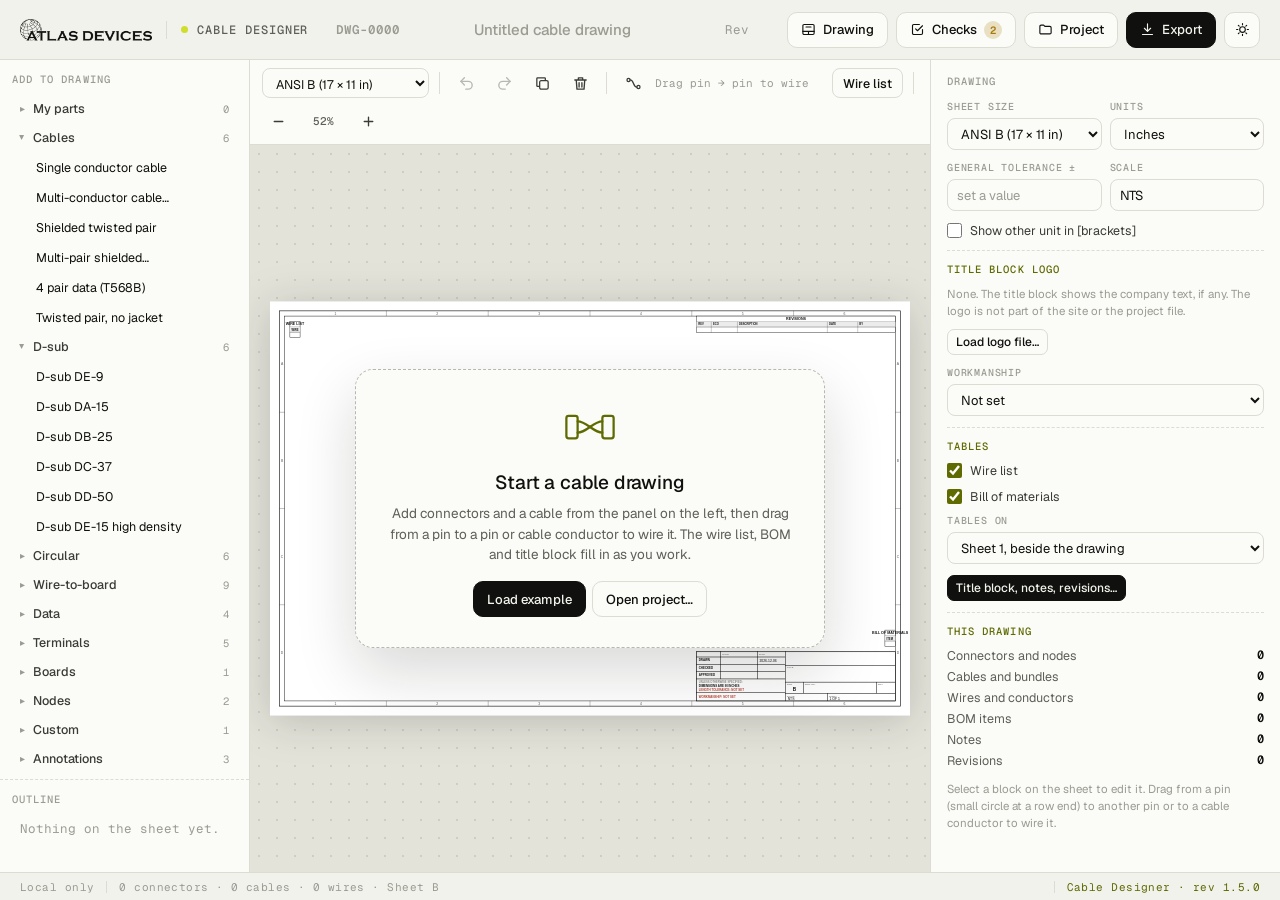
==== commit fcff35f5: "Cable Designer rev 1.5.0: face builder tools, shield ties, junction boards Rev 1.3.0, face builder: " ====
--- a/tools/cable-designer/index.html
+++ b/tools/cable-designer/index.html
@@ -7,7 +7,11 @@
   splices, ground) and custom connectors with pin count, pin numbers and
   signals, gender, face view, MPN / internal PN, contact, seal and
   accessories. Face builder: shell, keyways and freely placed pins (rings,
-  centre pins, grids, contact sizes) to match a maker's drawing; saved
+  centre pins, grids, contact sizes) to match a maker's drawing, with
+  multi-select, rotate by handle or step, mirror, zoom and undo / redo. Shield
+  ties between shield ends, pins, splices and ground. Junction boards: black
+  boxes with through-hole pins on movable edge spots, also inserted into a
+  cable, with an optional board image (load, paste, drop); saved
   connectors go to "My parts" (this browser, .cdparts files to share). Cables and bundles with conductors (gauge, colour, stripe,
   insulation), twisted groups with lay length, foil / braid shields with drain
   and termination per end, length and strip dimensions with tolerances, and
@@ -260,6 +264,13 @@
   .show-ports .port, .port:hover { fill-opacity: 1; stroke-opacity: 1; }
   .port.hot { fill: #D0DD2B; stroke: #5F6A00; fill-opacity: 1; stroke-opacity: 1; }
   .handle { fill: #D0DD2B; stroke: #5F6A00; stroke-width: 1; cursor: grab; }
+  .handle.rs { cursor: nwse-resize; }
+  .sport { fill: #fff; fill-opacity: 0; stroke: #444; stroke-width: .8; stroke-opacity: 0; stroke-dasharray: 1.5 1; cursor: crosshair; }
+  .show-ports .sport, .sport:hover { fill-opacity: 1; stroke-opacity: 1; }
+  .sport.hot { fill: #D0DD2B; stroke: #5F6A00; fill-opacity: 1; stroke-opacity: 1; stroke-dasharray: none; }
+  .bpin { fill: transparent; stroke: none; cursor: move; }
+  .bpin:hover { fill: rgba(208,221,43,.45); stroke: #5F6A00; stroke-width: .8; }
+  #sheetSvg .k-tie { cursor: pointer; }
   .drag-line { stroke: #8A9A00; stroke-width: 1.6; stroke-dasharray: 4 3; fill: none; pointer-events: none; }
 
   .drawer { border-top: 1px solid var(--border); background: var(--surface); display: flex; flex-direction: column; height: 34vh; min-height: 160px; }
@@ -309,6 +320,12 @@
   .cond .sw { width: 12px; height: 12px; border-radius: 3px; box-shadow: 0 0 0 1px var(--border); }
   .cond-row { display: contents; }
   .cond-h { font: 500 9.5px var(--mono); letter-spacing: .06em; text-transform: uppercase; color: var(--text-faint); }
+  .bimg-thumb { display: block; max-width: 100%; max-height: 160px; border-radius: 8px; border: 1px solid var(--border); background: #fff; object-fit: contain; }
+  .tie-end { display: flex; flex-direction: column; gap: 5px; }
+  .tie-end .lbl { font: 500 10px var(--mono); text-transform: uppercase; letter-spacing: .08em; color: var(--text-faint); }
+  .tie-row { display: flex; align-items: center; justify-content: space-between; gap: 6px; font-size: 12.5px; padding: 3px 4px 3px 9px; border-radius: 7px; background: var(--surface2); border: 1px dashed var(--border); }
+  .bpins select { height: 28px; font-size: 12px; padding: 2px 4px; }
+  .bpins .used-row td { padding: 0 2px 4px; font-size: 11px; }
   .card { border: 1px solid var(--border); border-radius: 10px; padding: 9px; display: flex; flex-direction: column; gap: 7px; background: var(--surface2); }
   .card-h { display: flex; align-items: center; gap: 6px; font: 600 11.5px var(--mono); color: var(--ink-2); }
   .card-h .grow { flex: 1; }
@@ -344,32 +361,68 @@
   .modal.xwide { width: 1180px; }
 
   /* Face builder */
-  .fb { display: grid; grid-template-columns: minmax(0, 1fr) 400px; gap: 16px; min-height: 0; }
-  .fb-view { position: relative; display: flex; flex-direction: column; gap: 6px; }
-  #fbSvg { width: 100%; aspect-ratio: 1 / 1; max-height: 66vh; background: #FFFFFF; border: 1px solid var(--border); border-radius: 12px; touch-action: none; user-select: none; }
-  .fb-tip { font: 400 11px var(--mono); color: var(--text-faint); }
-  .fb-side { display: flex; flex-direction: column; gap: 10px; max-height: 70vh; overflow-y: auto; padding-right: 4px; }
-  .fb-side .sec:first-of-type { border-top: none; padding-top: 0; }
+  .fb { display: grid; grid-template-columns: minmax(0, 1fr) 380px; gap: 16px; height: min(72vh, 780px); min-height: 420px; }
+  .fb-main { display: flex; flex-direction: column; gap: 8px; min-width: 0; min-height: 0; }
+  .fb-bar { display: flex; align-items: center; gap: 4px; flex-wrap: wrap; padding: 4px; border: 1px solid var(--border); border-radius: 12px; background: var(--surface2); }
+  .fb-bar .vsep { width: 1px; height: 20px; background: var(--border); margin: 0 4px; }
+  .fb-bar .spacer { flex: 1; }
+  .fb-bar .tool { width: 30px; height: 30px; }
+  .fb-bar .tool svg { width: 16px; height: 16px; }
+  .fb-bar .btn-xs:disabled { opacity: .4; cursor: default; transform: none; }
+  .fb-step { height: 28px; font-size: 12px; padding: 2px 4px; width: 92px; }
+  .fb-pivot button { height: 26px; padding: 0 8px; }
+  .fb-zoom { all: unset; cursor: pointer; font: 500 11px var(--mono); color: var(--text-dim); min-width: 44px; text-align: center; }
+  .fb-zoom:hover { color: var(--text); }
+  .fb-view { flex: 1; min-height: 0; position: relative; border: 1px solid var(--border); border-radius: 12px; overflow: hidden; background: #FFFFFF; }
+  #fbSvg { position: absolute; inset: 0; width: 100%; height: 100%; display: block; touch-action: none; user-select: none; }
+  .fb-status { display: flex; align-items: center; justify-content: space-between; gap: 10px; font: 400 11px var(--mono); color: var(--text-faint); min-height: 28px; }
+  .fb-status .fb-l { display: flex; gap: 14px; align-items: center; }
+  .fb-status .fb-r { display: flex; gap: 10px; align-items: center; }
+  .fb-status select { height: 26px; font: 400 11px var(--mono); padding: 2px 4px; }
+  .fb-xy { color: var(--text-dim); }
+  .fb-side { display: flex; flex-direction: column; gap: 10px; min-height: 0; }
+  .fb-tabs { display: flex; }
+  .fb-tabs button { flex: 1; }
+  .fb-panel { flex: 1; min-height: 0; overflow-y: auto; display: flex; flex-direction: column; gap: 11px; padding-right: 4px; }
+  .fb-panel .sec:first-child { border-top: none; padding-top: 0; }
   .fb-row { display: grid; grid-template-columns: 1.6fr 1fr 1fr auto; gap: 6px; align-items: center; }
+  .fb-row-h { font: 500 9.5px var(--mono); letter-spacing: .06em; text-transform: uppercase; color: var(--text-faint); }
+  .fb-inline { display: flex; gap: 4px; }
+  .fb-inline input { min-width: 0; }
   .fb-tbl { width: 100%; border-collapse: collapse; font-size: 12px; }
-  .fb-tbl th { text-align: left; font: 500 10px var(--mono); color: var(--text-faint); padding: 2px 3px; }
+  .fb-tbl th { text-align: left; font: 500 10px var(--mono); color: var(--text-faint); padding: 2px 3px; position: sticky; top: 0; background: var(--surface); }
   .fb-tbl td { padding: 1px 2px; }
-  .fb-tbl td:first-child { font: 500 10.5px var(--mono); color: var(--text-faint); text-align: right; padding-right: 5px; }
+  .fb-tbl td:first-child { font: 500 10.5px var(--mono); color: var(--text-faint); text-align: right; padding-right: 5px; cursor: pointer; }
   .fb-tbl input { height: 26px; width: 100%; font-size: 12px; padding: 2px 5px; }
   .fb-tbl tr.on td { background: var(--sel); }
-  #fbSvg .fb-grid { stroke: #ECECE6; stroke-width: calc(var(--u) * .12); }
-  #fbSvg .fb-grid.major { stroke: #D9D9D0; }
-  #fbSvg .fb-axis { stroke: #B9B9AE; stroke-width: calc(var(--u) * .15); stroke-dasharray: calc(var(--u) * 1) calc(var(--u) * .8); }
-  #fbSvg .fb-shell { fill: none; stroke: #111; stroke-width: calc(var(--u) * .35); }
-  #fbSvg .fb-k { stroke: #111; stroke-width: calc(var(--u) * .3); fill: #fff; }
+  .fb-status { flex-wrap: wrap; }
+  .fb-status span { white-space: nowrap; }
+  @media (max-width: 1100px) {
+    .fb { grid-template-columns: 1fr; height: auto; }
+    .fb-main { height: 58vh; min-height: 360px; }
+    .fb-panel { overflow: visible; }
+  }
+  #fbSvg * { vector-effect: non-scaling-stroke; }
+  #fbSvg .fb-grid { stroke: #F0F0EA; stroke-width: 1px; }
+  #fbSvg .fb-grid.major { stroke: #DEDED6; }
+  #fbSvg .fb-axis { stroke: #B9B9AE; stroke-width: 1px; stroke-dasharray: 5 4; }
+  #fbSvg .fb-shell { fill: none; stroke: #111; stroke-width: 2px; }
+  #fbSvg .fb-k { stroke: #111; stroke-width: 1.5px; fill: #fff; }
   #fbSvg .fb-k-key { fill: #111; }
-  #fbSvg .fb-pin { fill: #fff; stroke: #111; stroke-width: calc(var(--u) * .3); cursor: grab; }
+  #fbSvg .fb-hit { fill: transparent; cursor: grab; }
+  #fbSvg .fb-pin { fill: #fff; stroke: #111; stroke-width: 1.5px; cursor: grab; }
   #fbSvg .fb-pin.male { fill: #111; }
-  #fbSvg .fb-pin.on { stroke: #9DB000; stroke-width: calc(var(--u) * .8); }
-  #fbSvg .fb-pin.male.on { fill: #3A4100; }
+  #fbSvg .fb-pin.on { fill: #E9F08A; stroke: #6E7B00; stroke-width: 2.5px; }
+  #fbSvg .fb-pin.male.on { fill: #6E7B00; }
   #fbSvg .fb-lbl { fill: #555; font-family: Arial, Helvetica, sans-serif; pointer-events: none; }
+  #fbSvg .fb-lbl.on { fill: #3A4100; font-weight: bold; }
   #fbSvg .fb-lbl.inv { fill: #fff; font-weight: bold; }
-  #fbSvg .fb-box { fill: rgba(208,221,43,.15); stroke: #9DB000; stroke-width: calc(var(--u) * .2); }
+  #fbSvg .fb-box { fill: rgba(208,221,43,.15); stroke: #8A9A00; stroke-width: 1px; }
+  #fbSvg .fb-rring { fill: none; stroke: #8A9A00; stroke-width: 1px; stroke-dasharray: 3 4; pointer-events: none; }
+  #fbSvg .fb-rline, #fbSvg .fb-pivot { stroke: #8A9A00; stroke-width: 1.2px; fill: none; pointer-events: none; }
+  #fbSvg .fb-knob { fill: #D0DD2B; stroke: #5F6A00; stroke-width: 1.5px; cursor: grab; }
+  #fbSvg .fb-knob:hover { fill: #E4EE55; }
+  #fbSvg .fb-angle { fill: #5F6A00; font-family: Arial, Helvetica, sans-serif; font-weight: bold; pointer-events: none; }
   .lib-row { display: flex; align-items: center; }
   .lib-row .lib-item { flex: 1; min-width: 0; }
   .lib-row .lib-item span:first-child { overflow: hidden; text-overflow: ellipsis; white-space: nowrap; }
@@ -397,7 +450,7 @@
   kbd { font: 500 11px var(--mono); padding: 2px 6px; border: 1px solid var(--border); border-radius: 5px; color: var(--text-dim); background: var(--surface); }
 
   body.drag::after {
-    content: "Drop a .cblproj project to open it"; position: fixed; inset: 12px; z-index: 300;
+    content: "Drop a .cblproj project, or an image onto the selected board"; position: fixed; inset: 12px; z-index: 300;
     display: grid; place-items: center; border: 2px dashed var(--accent-text); border-radius: 16px;
     background: color-mix(in srgb, var(--bg) 82%, transparent); font: 500 14px var(--mono); color: var(--accent-text);
   }
@@ -583,6 +636,7 @@
   <datalist id="dlSpec"></datalist>
   <datalist id="dlAwg"></datalist>
   <input type="file" id="projFile" accept=".cblproj,.json" hidden>
+  <input type="file" id="boardImgFile" accept="image/png,image/jpeg,image/webp,image/gif,image/bmp,image/svg+xml" hidden>
   <input type="file" id="partsFile" accept=".cdparts,.json" hidden>
   <input type="file" id="logoFile" accept="image/png,image/jpeg,image/webp,image/svg+xml" hidden>
   <div id="toasts"></div>
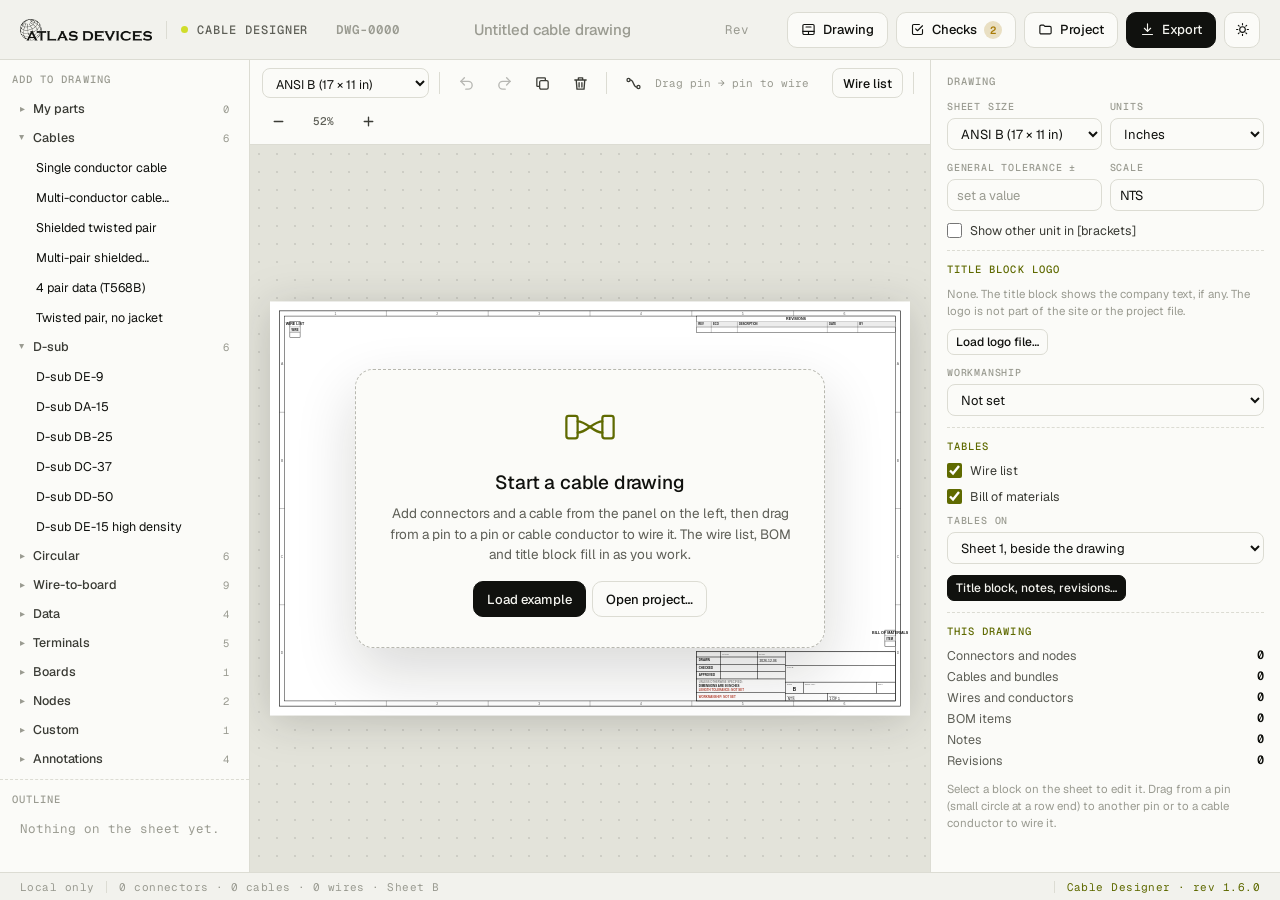
==== commit e393f5c9: "Cable Designer rev 1.6.0: custom tables Free tables on the drawing: title, any columns (left / centr" ====
--- a/tools/cable-designer/index.html
+++ b/tools/cable-designer/index.html
@@ -11,7 +11,8 @@
   multi-select, rotate by handle or step, mirror, zoom and undo / redo. Shield
   ties between shield ends, pins, splices and ground. Junction boards: black
   boxes with through-hole pins on movable edge spots, also inserted into a
-  cable, with an optional board image (load, paste, drop); saved
+  cable, with an optional board image (load, paste, drop). Custom tables
+  (title, columns, rows, paste from Excel) on sheet 1 or 2; saved
   connectors go to "My parts" (this browser, .cdparts files to share). Cables and bundles with conductors (gauge, colour, stripe,
   insulation), twisted groups with lay length, foil / braid shields with drain
   and termination per end, length and strip dimensions with tolerances, and
@@ -321,6 +322,16 @@
   .cond-row { display: contents; }
   .cond-h { font: 500 9.5px var(--mono); letter-spacing: .06em; text-transform: uppercase; color: var(--text-faint); }
   .bimg-thumb { display: block; max-width: 100%; max-height: 160px; border-radius: 8px; border: 1px solid var(--border); background: #fff; object-fit: contain; }
+  .tg-wrap { overflow-x: auto; border: 1px solid var(--border); border-radius: 8px; }
+  .tg { border-collapse: collapse; font-size: 12px; }
+  .tg th, .tg td { padding: 2px; border-bottom: 1px solid var(--border); vertical-align: top; }
+  .tg th { background: var(--surface2); }
+  .tg input { height: 28px; min-width: 96px; width: 100%; font-size: 12px; padding: 3px 6px; }
+  .tg .tg-h { font-weight: 600; }
+  .tg-colbar { display: flex; gap: 2px; margin-top: 2px; }
+  .tg-colbar select { height: 24px; font-size: 11px; padding: 0 2px; flex: 1; }
+  .tg .tg-n { font: 500 10.5px var(--mono); color: var(--text-faint); text-align: right; padding: 8px 4px 0; }
+  .tg .tg-act { white-space: nowrap; }
   .tie-end { display: flex; flex-direction: column; gap: 5px; }
   .tie-end .lbl { font: 500 10px var(--mono); text-transform: uppercase; letter-spacing: .08em; color: var(--text-faint); }
   .tie-row { display: flex; align-items: center; justify-content: space-between; gap: 6px; font-size: 12.5px; padding: 3px 4px 3px 9px; border-radius: 7px; background: var(--surface2); border: 1px dashed var(--border); }
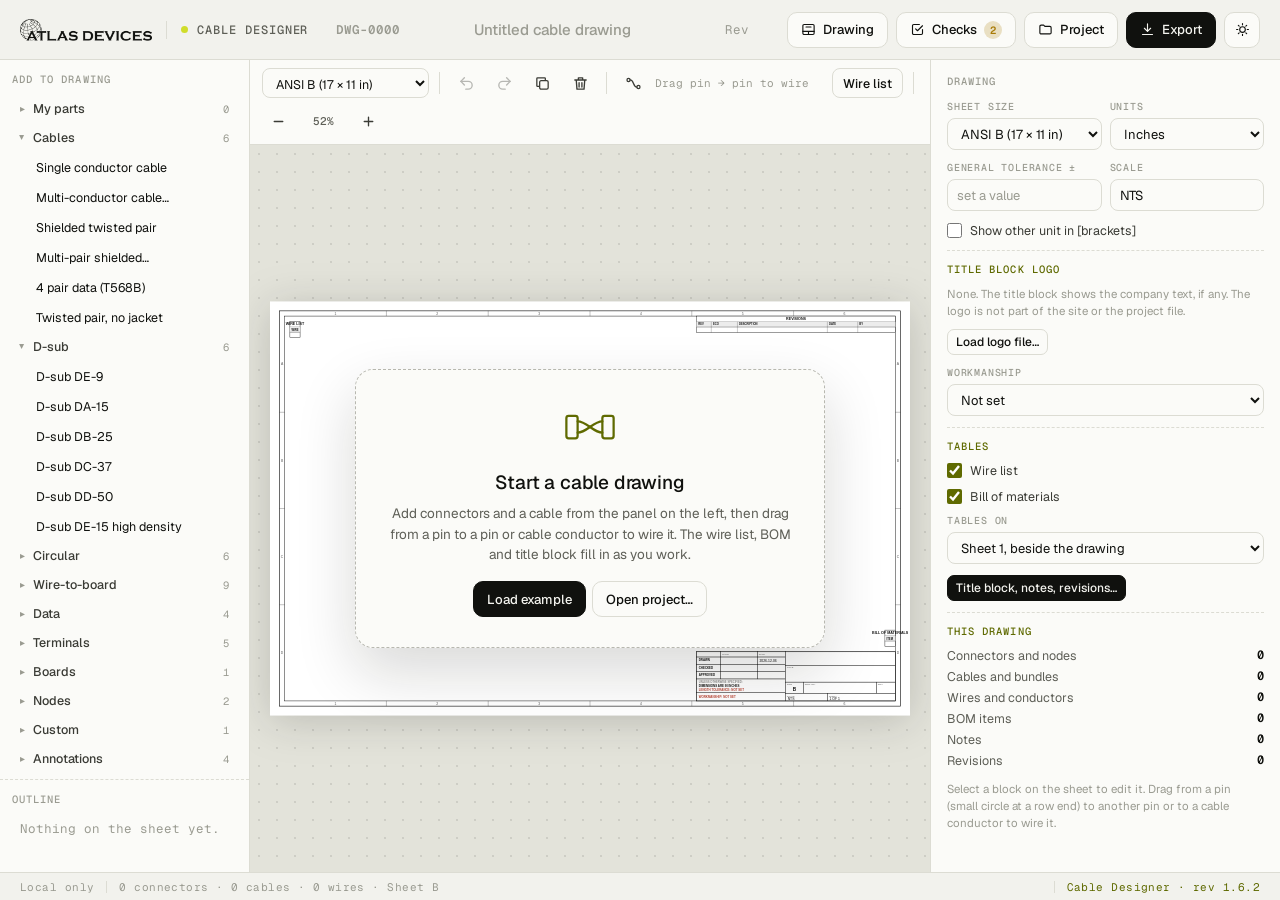
==== commit 300bdfa4: "Cable Designer rev 1.6.2: properties panel fits and keeps focus Rev 1.6.1: the properties panel no l" ====
--- a/tools/cable-designer/index.html
+++ b/tools/cable-designer/index.html
@@ -181,7 +181,7 @@
   .menu hr { border: none; border-top: 1px dashed var(--border); margin: 5px 4px; }
 
   /* ===== Layout ===== */
-  main { flex: 1; min-height: 0; display: grid; grid-template-columns: 250px minmax(0, 1fr) 350px; }
+  main { flex: 1; min-height: 0; display: grid; grid-template-columns: 250px minmax(0, 1fr) var(--insp-w, 350px); }
   .panel { min-height: 0; display: flex; flex-direction: column; background: var(--surface); }
   .grp-lbl { font: 500 10.5px var(--mono); letter-spacing: .1em; text-transform: uppercase; color: var(--text-faint); }
 
@@ -294,16 +294,23 @@
   .grid .w-col { width: 82px; }
 
   /* Inspector */
-  .insp { border-left: 1px solid var(--border); overflow-y: auto; }
+  .insp { border-left: 1px solid var(--border); overflow: hidden; position: relative; min-width: 0; }
+  .insp > .insp-body { flex: 1; min-height: 0; overflow-y: auto; overflow-x: hidden; }
+  .insp-grip { position: absolute; left: 0; top: 0; bottom: 0; width: 7px; cursor: col-resize; z-index: 5; touch-action: none; }
+  .insp-grip:hover, .insp-grip:focus-visible, body.resizing .insp-grip { background: color-mix(in srgb, var(--accent-text) 35%, transparent); outline: none; }
+  body.resizing { cursor: col-resize; user-select: none; }
+  .insp-body > * { min-width: 0; }
+  .tie-end select { width: 100%; }
   .insp-head { display: flex; align-items: center; justify-content: space-between; padding: 14px 16px 8px; gap: 8px; position: sticky; top: 0; background: var(--surface); z-index: 2; }
   .insp-head .grp-lbl b { color: var(--accent-text); font-weight: 600; }
   .insp-body { padding: 4px 16px 24px; display: flex; flex-direction: column; gap: 11px; }
   .field { display: flex; flex-direction: column; gap: 5px; min-width: 0; }
   .field > label, .field > .lbl { font: 500 10px var(--mono); text-transform: uppercase; letter-spacing: .08em; color: var(--text-faint); }
   .field input:not([type="checkbox"]), .field select, .field textarea { width: 100%; }
-  .r2 { display: grid; grid-template-columns: 1fr 1fr; gap: 8px; }
-  .r3 { display: grid; grid-template-columns: 1fr 1fr 1fr; gap: 8px; }
-  .r21 { display: grid; grid-template-columns: 2fr 1fr; gap: 8px; }
+  .r2 { display: grid; grid-template-columns: repeat(2, minmax(0, 1fr)); gap: 8px; }
+  .r3 { display: grid; grid-template-columns: repeat(3, minmax(0, 1fr)); gap: 8px; }
+  .r21 { display: grid; grid-template-columns: minmax(0, 2fr) minmax(0, 1fr); gap: 8px; }
+  .insp .r3 { grid-template-columns: repeat(auto-fit, minmax(92px, 1fr)); }
   .sec { border-top: 1px dashed var(--border); padding-top: 11px; display: flex; flex-direction: column; gap: 9px; }
   .sec-h { display: flex; align-items: center; justify-content: space-between; gap: 6px; }
   .sec-h .grp-lbl { color: var(--accent-text); }
@@ -316,10 +323,19 @@
   .pins input { height: 28px; font-size: 12.5px; padding: 4px 7px; width: 100%; }
   .pins .pn { width: 60px; font-family: var(--mono); }
   .pins .used { color: var(--accent-text); }
-  .cond { display: grid; grid-template-columns: 16px 50px 1fr 1fr 1fr auto; gap: 4px; align-items: center; }
-  .cond input, .cond select { height: 28px; font-size: 12px; padding: 3px 5px; }
-  .cond .sw { width: 12px; height: 12px; border-radius: 3px; box-shadow: 0 0 0 1px var(--border); }
-  .cond-row { display: contents; }
+  .cond { display: flex; flex-direction: column; gap: 6px; }
+  .cond-row { display: grid; grid-template-columns: 16px minmax(0, 1.25fr) minmax(0, 1fr) auto; grid-template-areas: "chk id size acts" ". col col2 col2"; gap: 4px 6px; align-items: center; padding-bottom: 6px; border-bottom: 1px dashed var(--border); }
+  .cond-row:last-child { border-bottom: none; padding-bottom: 0; }
+  .cond-head { grid-template-areas: ". h1 h2 . " ". h3 h4 h4"; border-bottom: none; padding-bottom: 0; gap: 0 6px; }
+  .cond-head .h1 { grid-area: h1; } .cond-head .h2 { grid-area: h2; } .cond-head .h3 { grid-area: h3; } .cond-head .h4 { grid-area: h4; }
+  .cond-row > input[type="checkbox"] { grid-area: chk; }
+  .cond-row > input[data-k="ref"] { grid-area: id; }
+  .cond-row > input[data-k="gauge"] { grid-area: size; }
+  .cond-acts { grid-area: acts; display: flex; }
+  .cond-col { grid-area: col; display: flex; gap: 5px; align-items: center; min-width: 0; }
+  .cond-stripe { grid-area: col2; }
+  .cond input:not([type="checkbox"]), .cond select { height: 28px; font-size: 12px; padding: 3px 6px; width: 100%; min-width: 0; }
+  .cond .sw { width: 12px; height: 12px; border-radius: 3px; box-shadow: 0 0 0 1px var(--border); flex-shrink: 0; }
   .cond-h { font: 500 9.5px var(--mono); letter-spacing: .06em; text-transform: uppercase; color: var(--text-faint); }
   .bimg-thumb { display: block; max-width: 100%; max-height: 160px; border-radius: 8px; border: 1px solid var(--border); background: #fff; object-fit: contain; }
   .tg-wrap { overflow-x: auto; border: 1px solid var(--border); border-radius: 8px; }
@@ -493,7 +509,7 @@
   .statusbar .warn { color: var(--yellow); }
 
   @media (max-width: 1200px) {
-    main { grid-template-columns: 220px minmax(0, 1fr) 310px; }
+    main { grid-template-columns: 220px minmax(0, 1fr) var(--insp-w, 310px); }
   }
   @media (max-width: 860px) {
     body { overflow: auto; height: auto; }
@@ -501,6 +517,7 @@
     .side { border-right: none; border-bottom: 1px solid var(--border); max-height: 260px; }
     .stage { min-height: 62vh; }
     .insp { border-left: none; border-top: 1px solid var(--border); }
+    .insp-grip { display: none; }
     .topbar { padding: 8px 16px; }
     .doc-id { order: 3; flex-basis: 100%; }
     .statusbar { padding: 0 16px; }
@@ -616,7 +633,8 @@
       </div>
     </section>
 
-    <aside class="panel insp" aria-label="Properties">
+    <aside class="panel insp" id="inspPanel" aria-label="Properties">
+      <div class="insp-grip" id="inspGrip" role="separator" aria-orientation="vertical" aria-label="Resize the properties panel" tabindex="0" title="Drag to resize · double-click to reset"></div>
       <div class="insp-head">
         <span class="grp-lbl" id="inspTitle">Drawing</span>
         <div class="btn-row" id="inspActs"></div>
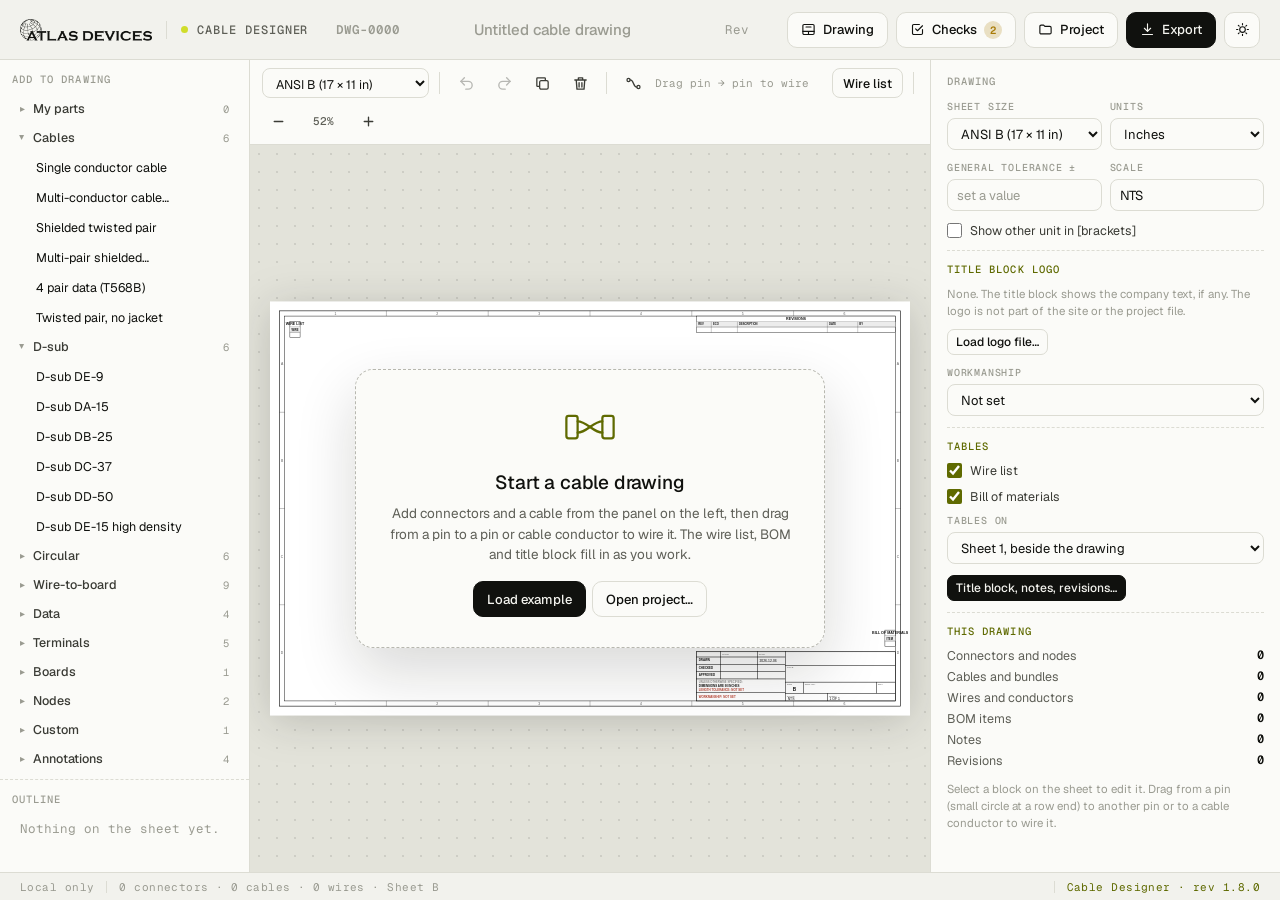
==== commit ed9e691e: "Cable Designer rev 1.8.0: text scaling, cable and wire profiles Rev 1.7.0: text notes, flag notes, b" ====
--- a/tools/cable-designer/index.html
+++ b/tools/cable-designer/index.html
@@ -451,6 +451,7 @@
   #fbSvg .fb-knob:hover { fill: #E4EE55; }
   #fbSvg .fb-angle { fill: #5F6A00; font-family: Arial, Helvetica, sans-serif; font-weight: bold; pointer-events: none; }
   .lib-row { display: flex; align-items: center; }
+  .lib-sub { font: 500 9.5px var(--mono); letter-spacing: .08em; text-transform: uppercase; color: var(--text-faint); padding: 6px 8px 2px 24px; }
   .lib-row .lib-item { flex: 1; min-width: 0; }
   .lib-row .lib-item span:first-child { overflow: hidden; text-overflow: ellipsis; white-space: nowrap; }
   @keyframes pop { from { transform: translateY(10px) scale(.98); opacity: 0; } }
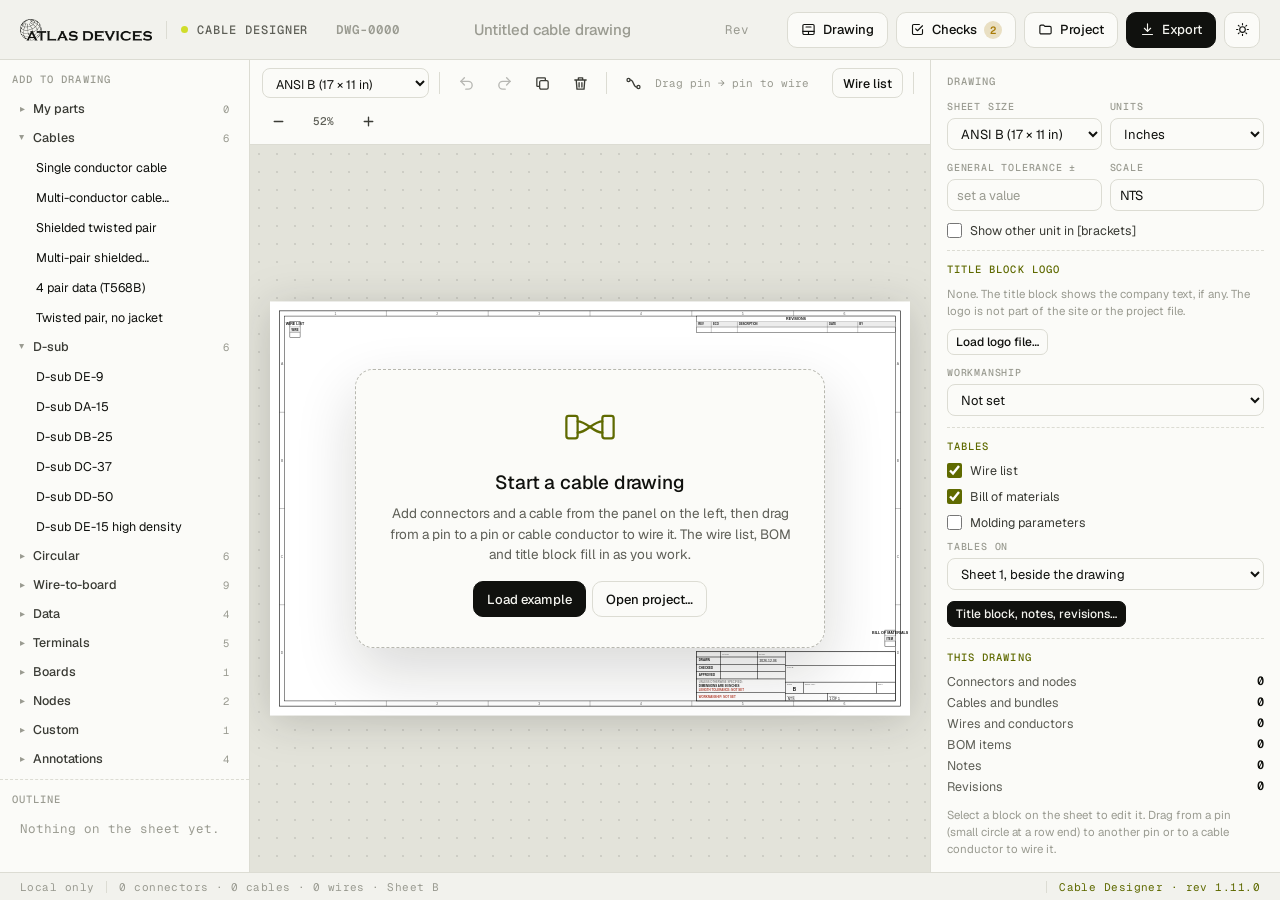
==== commit 6949d184: "Cable Designer rev 1.10.0 / 1.11.0: from-to list import, molding parameters table - Project > Import" ====
--- a/tools/cable-designer/index.html
+++ b/tools/cable-designer/index.html
@@ -466,6 +466,13 @@
   .hist-tbl th { text-align: left; font: 500 10px var(--mono); letter-spacing: .08em; text-transform: uppercase; color: var(--text-faint); padding: 0 4px 6px; }
   .hist-tbl td { padding: 3px 4px; }
   .hist-tbl input { width: 100%; height: 30px; font-size: 12.5px; }
+  .net-tbl td { vertical-align: middle; font-size: 12.5px; }
+  .net-tbl select { width: 100%; height: 30px; font-size: 12.5px; }
+  .net-pins, .net-cols { font: 11.5px var(--mono); color: var(--text-dim); }
+  .net-ok { color: var(--green); font-size: 12px; }
+  .net-bad { color: var(--red); font-size: 12px; }
+  .net-warn { margin: 0 0 0 18px; font-size: 12.5px; color: var(--ink-2); }
+  #netText { font: 12px var(--mono); white-space: pre; }
   .note-row { display: grid; grid-template-columns: 22px 1fr auto; gap: 6px; align-items: start; }
   .note-row > span { font: 600 12px var(--mono); color: var(--text-dim); padding-top: 7px; text-align: right; }
   .note-row textarea { min-height: 34px; height: 34px; }
@@ -554,6 +561,7 @@
         <div class="menu" id="projMenu" hidden role="menu">
           <button data-act="save" role="menuitem"><span class="ic">S</span>Save project file<small>.cblproj (JSON). Ctrl+S</small></button>
           <button data-act="open" role="menuitem"><span class="ic">O</span>Open project file<small>Replaces the drawing in this browser. Ctrl+O</small></button>
+          <button data-act="netlist" role="menuitem"><span class="ic">CSV</span>Import from-to list<small>Connectors, cables and wires from a wire list</small></button>
           <hr>
           <button data-act="new" role="menuitem"><span class="ic">+</span>New drawing<small>Clears this browser's working copy</small></button>
           <button data-act="example" role="menuitem"><span class="ic">EX</span>Load example<small>Shielded twisted pair cable, fake part numbers</small></button>
@@ -666,6 +674,7 @@
   <datalist id="dlSpec"></datalist>
   <datalist id="dlAwg"></datalist>
   <input type="file" id="projFile" accept=".cblproj,.json" hidden>
+  <input type="file" id="netFile" accept=".csv,.tsv,.txt" hidden>
   <input type="file" id="boardImgFile" accept="image/png,image/jpeg,image/webp,image/gif,image/bmp,image/svg+xml" hidden>
   <input type="file" id="partsFile" accept=".cdparts,.json" hidden>
   <input type="file" id="logoFile" accept="image/png,image/jpeg,image/webp,image/svg+xml" hidden>
@@ -675,6 +684,7 @@
   <script src="js/lib.js"></script>
   <script src="js/model.js"></script>
   <script src="js/scene.js"></script>
+  <script src="js/netlist.js"></script>
   <script src="js/out.js"></script>
   <script src="js/face.js"></script>
   <script src="js/app.js"></script>
